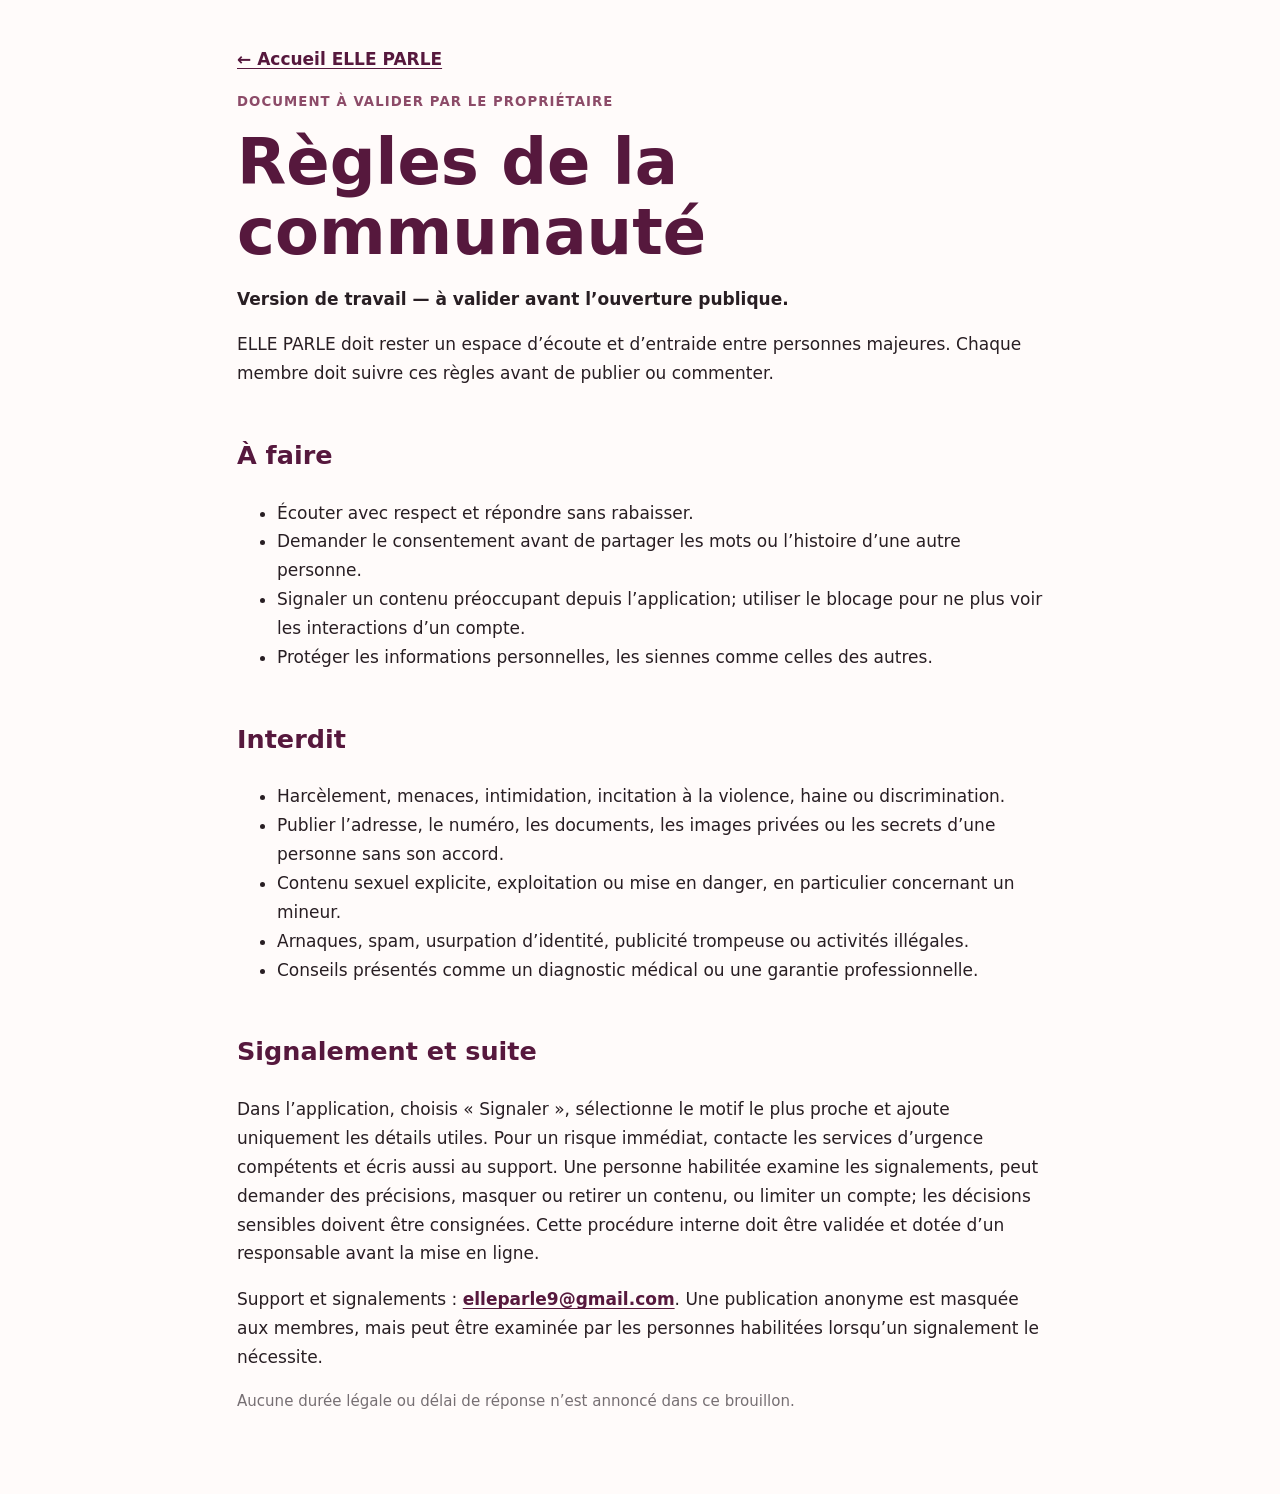
==== communaute.html @ 8494625a "Publish ELLE PARLE legal information site" ====
<!doctype html><html lang="fr"><head><meta charset="utf-8"><meta name="viewport" content="width=device-width,initial-scale=1"><title>Règles de la communauté — ELLE PARLE</title><link rel="stylesheet" href="style.css"></head><body><main class="wrap"><p><a href="index.html">← Accueil ELLE PARLE</a></p><p class="eyebrow">Document à valider par le propriétaire</p><h1>Règles de la communauté</h1><p><strong>Version de travail — à valider avant l’ouverture publique.</strong></p><p>ELLE PARLE doit rester un espace d’écoute et d’entraide entre personnes majeures. Chaque membre doit suivre ces règles avant de publier ou commenter.</p>
<h2>À faire</h2><ul><li>Écouter avec respect et répondre sans rabaisser.</li><li>Demander le consentement avant de partager les mots ou l’histoire d’une autre personne.</li><li>Signaler un contenu préoccupant depuis l’application; utiliser le blocage pour ne plus voir les interactions d’un compte.</li><li>Protéger les informations personnelles, les siennes comme celles des autres.</li></ul>
<h2>Interdit</h2><ul><li>Harcèlement, menaces, intimidation, incitation à la violence, haine ou discrimination.</li><li>Publier l’adresse, le numéro, les documents, les images privées ou les secrets d’une personne sans son accord.</li><li>Contenu sexuel explicite, exploitation ou mise en danger, en particulier concernant un mineur.</li><li>Arnaques, spam, usurpation d’identité, publicité trompeuse ou activités illégales.</li><li>Conseils présentés comme un diagnostic médical ou une garantie professionnelle.</li></ul>
<h2>Signalement et suite</h2><p>Dans l’application, choisis « Signaler », sélectionne le motif le plus proche et ajoute uniquement les détails utiles. Pour un risque immédiat, contacte les services d’urgence compétents et écris aussi au support. Une personne habilitée examine les signalements, peut demander des précisions, masquer ou retirer un contenu, ou limiter un compte; les décisions sensibles doivent être consignées. Cette procédure interne doit être validée et dotée d’un responsable avant la mise en ligne.</p><p>Support et signalements : <a href="mailto:elleparle9@gmail.com">elleparle9@gmail.com</a>. Une publication anonyme est masquée aux membres, mais peut être examinée par les personnes habilitées lorsqu’un signalement le nécessite.</p><p class="note">Aucune durée légale ou délai de réponse n’est annoncé dans ce brouillon.</p></main></body></html>
---- style.css ----
:root{color-scheme:light;--plum:#56183d;--berry:#8c4b68;--blush:#f8e6ed;--ink:#281e23;--muted:#766f73;--line:#d9cdd1}*{box-sizing:border-box}body{margin:0;background:#fffbfa;color:var(--ink);font:17px/1.7 system-ui,-apple-system,"Segoe UI",sans-serif}.wrap{max-width:850px;margin:0 auto;padding:28px 22px 64px}header{padding:30px 0 22px;border-bottom:1px solid var(--line)}h1{font-size:clamp(2.3rem,7vw,4rem);line-height:1.1;color:var(--plum);margin:.2em 0}.eyebrow{font-weight:700;letter-spacing:.08em;text-transform:uppercase;color:var(--berry);font-size:.83rem}h2{color:var(--plum);margin-top:1.8em}h3{margin-top:1.5em;color:var(--berry)}a{color:var(--plum);font-weight:650;text-underline-offset:3px}.draft{margin:24px 0;padding:16px 18px;border-left:5px solid var(--berry);border-radius:8px;background:var(--blush)}.links{padding-left:1.3em}.links li{padding:6px 0}section{margin:26px 0}footer{margin-top:48px;padding-top:18px;border-top:1px solid var(--line);font-size:.9rem;color:var(--muted)}.actions{display:flex;flex-wrap:wrap;gap:12px;margin:20px 0}.button{display:inline-block;padding:11px 16px;background:var(--plum);color:white;text-decoration:none;border-radius:8px}.note{color:var(--muted);font-size:.94rem}.box{padding:16px;background:white;border:1px solid var(--line);border-radius:10px}label{display:block;margin:14px 0 6px}input,textarea{font:inherit;width:100%;padding:11px;border:1px solid var(--line);border-radius:7px}textarea{min-height:100px}button{font:inherit;cursor:pointer}
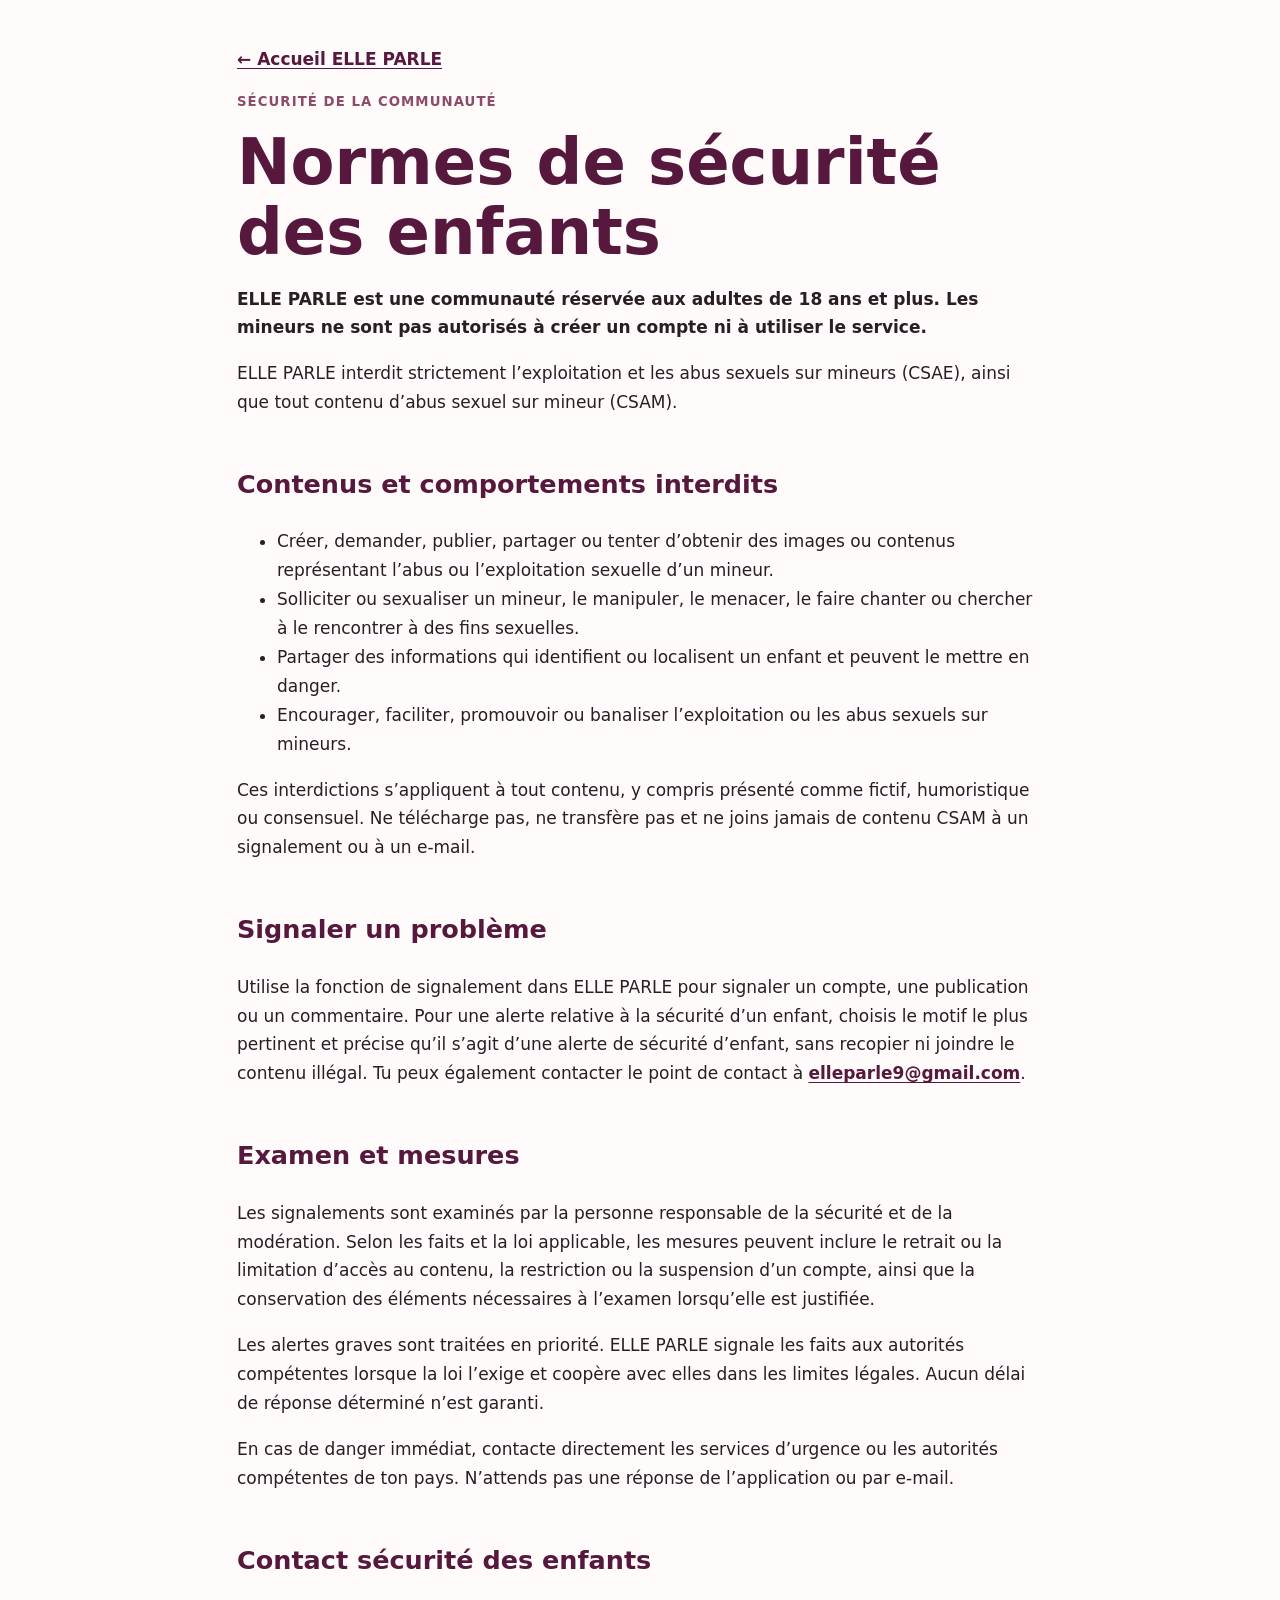
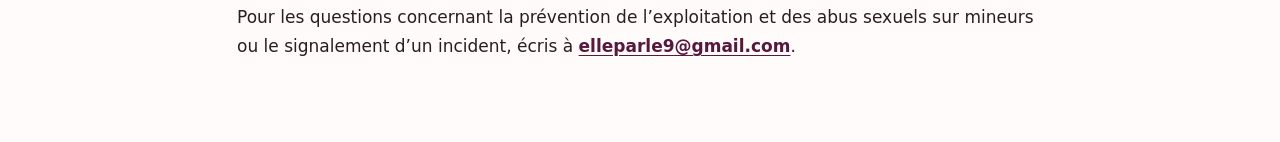
==== commit 63bec8ec: "Publish child safety standards for ELLE PARLE" ====
--- a/communaute.html
+++ b/communaute.html
@@ -1,4 +1,38 @@
-<!doctype html><html lang="fr"><head><meta charset="utf-8"><meta name="viewport" content="width=device-width,initial-scale=1"><title>Règles de la communauté — ELLE PARLE</title><link rel="stylesheet" href="style.css"></head><body><main class="wrap"><p><a href="index.html">← Accueil ELLE PARLE</a></p><p class="eyebrow">Document à valider par le propriétaire</p><h1>Règles de la communauté</h1><p><strong>Version de travail — à valider avant l’ouverture publique.</strong></p><p>ELLE PARLE doit rester un espace d’écoute et d’entraide entre personnes majeures. Chaque membre doit suivre ces règles avant de publier ou commenter.</p>
-<h2>À faire</h2><ul><li>Écouter avec respect et répondre sans rabaisser.</li><li>Demander le consentement avant de partager les mots ou l’histoire d’une autre personne.</li><li>Signaler un contenu préoccupant depuis l’application; utiliser le blocage pour ne plus voir les interactions d’un compte.</li><li>Protéger les informations personnelles, les siennes comme celles des autres.</li></ul>
-<h2>Interdit</h2><ul><li>Harcèlement, menaces, intimidation, incitation à la violence, haine ou discrimination.</li><li>Publier l’adresse, le numéro, les documents, les images privées ou les secrets d’une personne sans son accord.</li><li>Contenu sexuel explicite, exploitation ou mise en danger, en particulier concernant un mineur.</li><li>Arnaques, spam, usurpation d’identité, publicité trompeuse ou activités illégales.</li><li>Conseils présentés comme un diagnostic médical ou une garantie professionnelle.</li></ul>
-<h2>Signalement et suite</h2><p>Dans l’application, choisis « Signaler », sélectionne le motif le plus proche et ajoute uniquement les détails utiles. Pour un risque immédiat, contacte les services d’urgence compétents et écris aussi au support. Une personne habilitée examine les signalements, peut demander des précisions, masquer ou retirer un contenu, ou limiter un compte; les décisions sensibles doivent être consignées. Cette procédure interne doit être validée et dotée d’un responsable avant la mise en ligne.</p><p>Support et signalements : <a href="mailto:elleparle9@gmail.com">elleparle9@gmail.com</a>. Une publication anonyme est masquée aux membres, mais peut être examinée par les personnes habilitées lorsqu’un signalement le nécessite.</p><p class="note">Aucune durée légale ou délai de réponse n’est annoncé dans ce brouillon.</p></main></body></html>
+<!doctype html>
+<html lang="fr">
+<head>
+  <meta charset="utf-8">
+  <meta name="viewport" content="width=device-width,initial-scale=1">
+  <title>Normes de sécurité des enfants — ELLE PARLE</title>
+  <link rel="stylesheet" href="style.css">
+</head>
+<body>
+<main class="wrap">
+  <p><a href="index.html">← Accueil ELLE PARLE</a></p>
+  <p class="eyebrow">Sécurité de la communauté</p>
+  <h1>Normes de sécurité des enfants</h1>
+  <p><strong>ELLE PARLE est une communauté réservée aux adultes de 18 ans et plus. Les mineurs ne sont pas autorisés à créer un compte ni à utiliser le service.</strong></p>
+  <p>ELLE PARLE interdit strictement l’exploitation et les abus sexuels sur mineurs (CSAE), ainsi que tout contenu d’abus sexuel sur mineur (CSAM).</p>
+
+  <h2>Contenus et comportements interdits</h2>
+  <ul>
+    <li>Créer, demander, publier, partager ou tenter d’obtenir des images ou contenus représentant l’abus ou l’exploitation sexuelle d’un mineur.</li>
+    <li>Solliciter ou sexualiser un mineur, le manipuler, le menacer, le faire chanter ou chercher à le rencontrer à des fins sexuelles.</li>
+    <li>Partager des informations qui identifient ou localisent un enfant et peuvent le mettre en danger.</li>
+    <li>Encourager, faciliter, promouvoir ou banaliser l’exploitation ou les abus sexuels sur mineurs.</li>
+  </ul>
+  <p>Ces interdictions s’appliquent à tout contenu, y compris présenté comme fictif, humoristique ou consensuel. Ne télécharge pas, ne transfère pas et ne joins jamais de contenu CSAM à un signalement ou à un e-mail.</p>
+
+  <h2>Signaler un problème</h2>
+  <p>Utilise la fonction de signalement dans ELLE PARLE pour signaler un compte, une publication ou un commentaire. Pour une alerte relative à la sécurité d’un enfant, choisis le motif le plus pertinent et précise qu’il s’agit d’une alerte de sécurité d’enfant, sans recopier ni joindre le contenu illégal. Tu peux également contacter le point de contact à <a href="mailto:elleparle9@gmail.com">elleparle9@gmail.com</a>.</p>
+
+  <h2>Examen et mesures</h2>
+  <p>Les signalements sont examinés par la personne responsable de la sécurité et de la modération. Selon les faits et la loi applicable, les mesures peuvent inclure le retrait ou la limitation d’accès au contenu, la restriction ou la suspension d’un compte, ainsi que la conservation des éléments nécessaires à l’examen lorsqu’elle est justifiée.</p>
+  <p>Les alertes graves sont traitées en priorité. ELLE PARLE signale les faits aux autorités compétentes lorsque la loi l’exige et coopère avec elles dans les limites légales. Aucun délai de réponse déterminé n’est garanti.</p>
+  <p>En cas de danger immédiat, contacte directement les services d’urgence ou les autorités compétentes de ton pays. N’attends pas une réponse de l’application ou par e-mail.</p>
+
+  <h2>Contact sécurité des enfants</h2>
+  <p>Pour les questions concernant la prévention de l’exploitation et des abus sexuels sur mineurs ou le signalement d’un incident, écris à <a href="mailto:elleparle9@gmail.com">elleparle9@gmail.com</a>.</p>
+</main>
+</body>
+</html>
